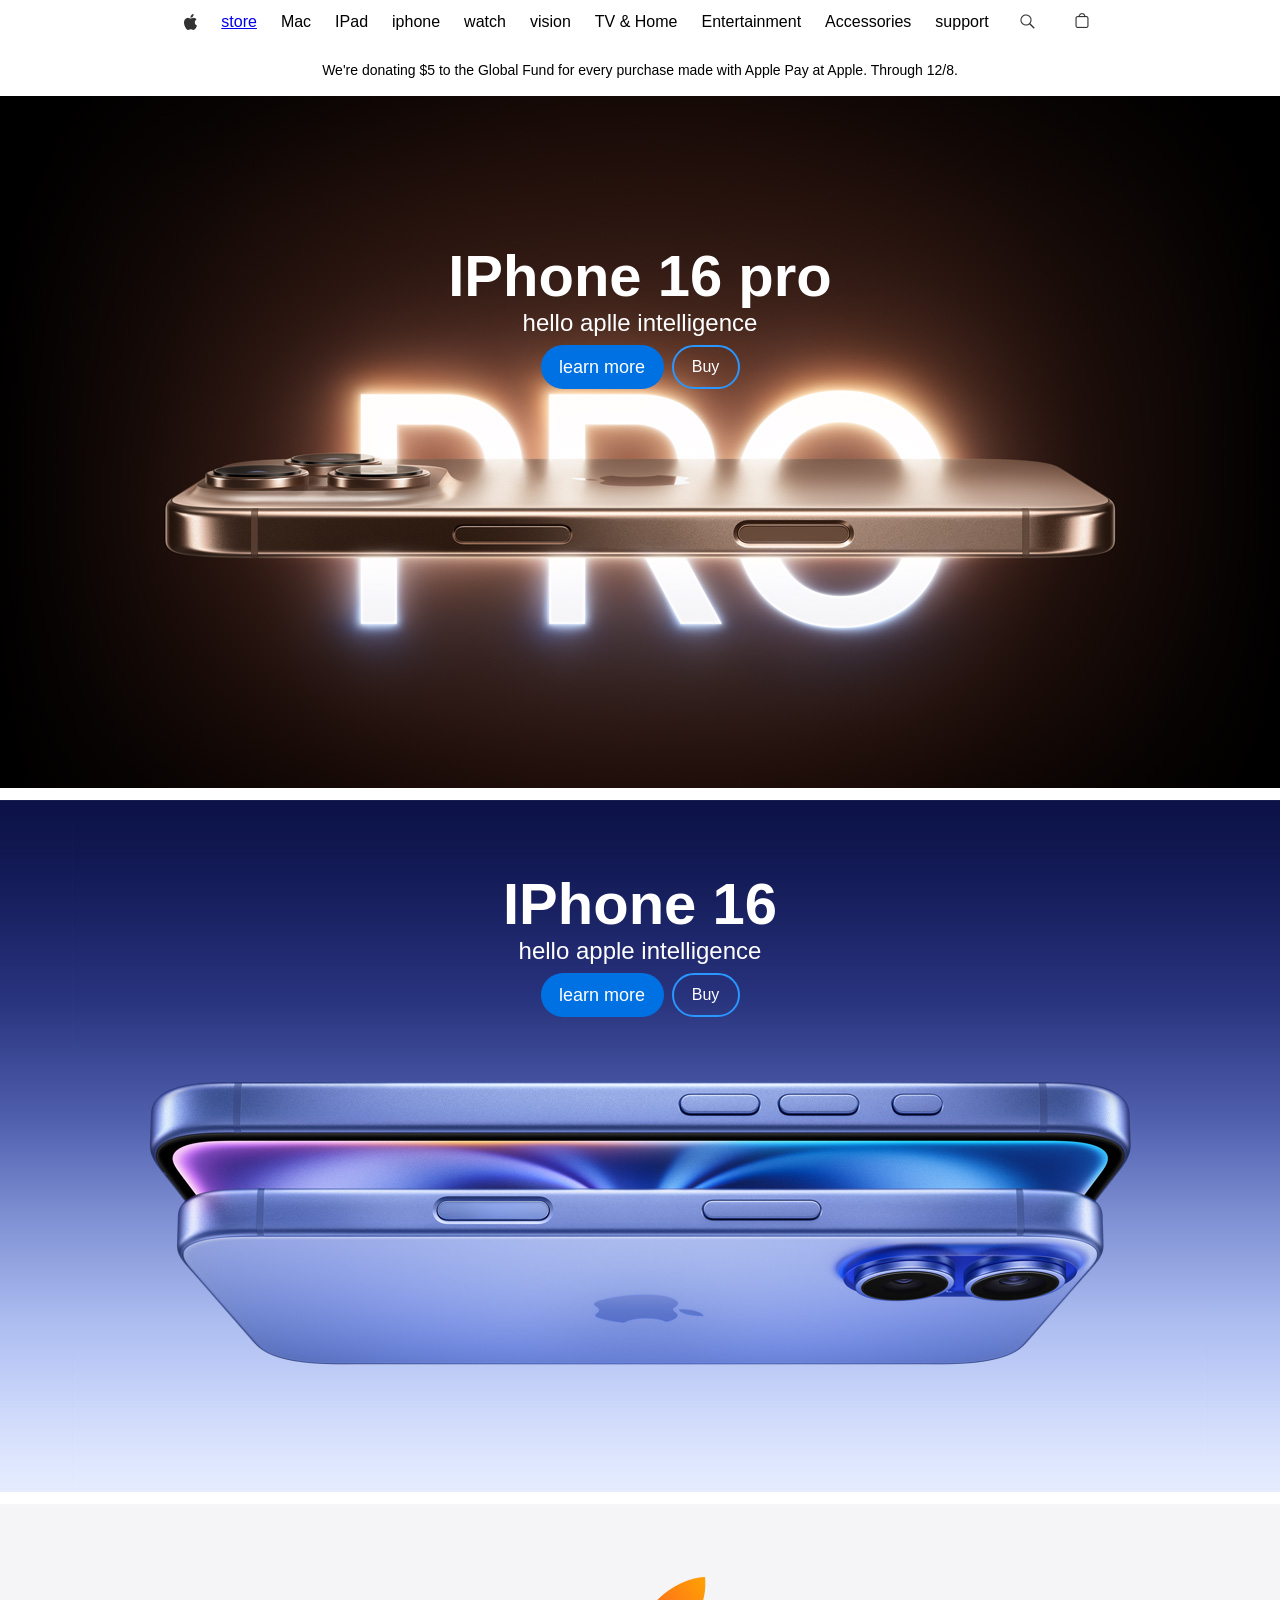
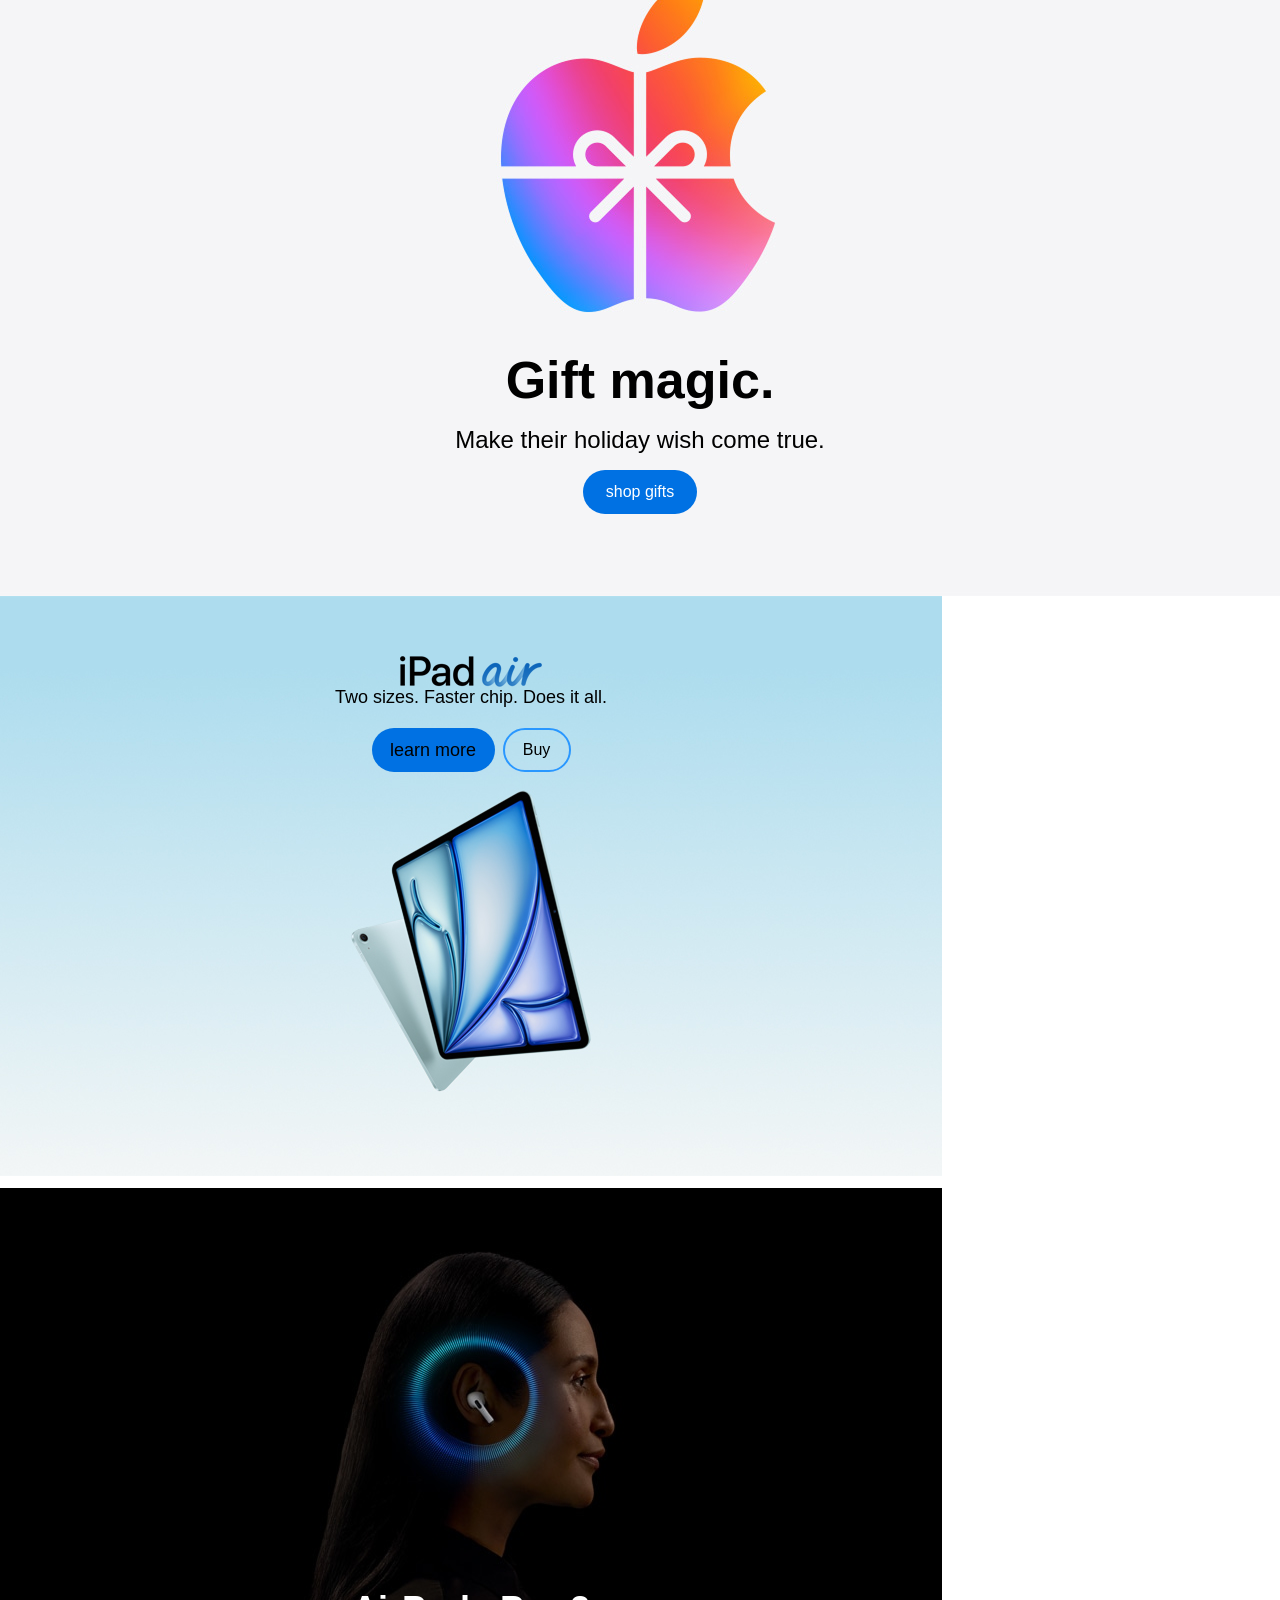
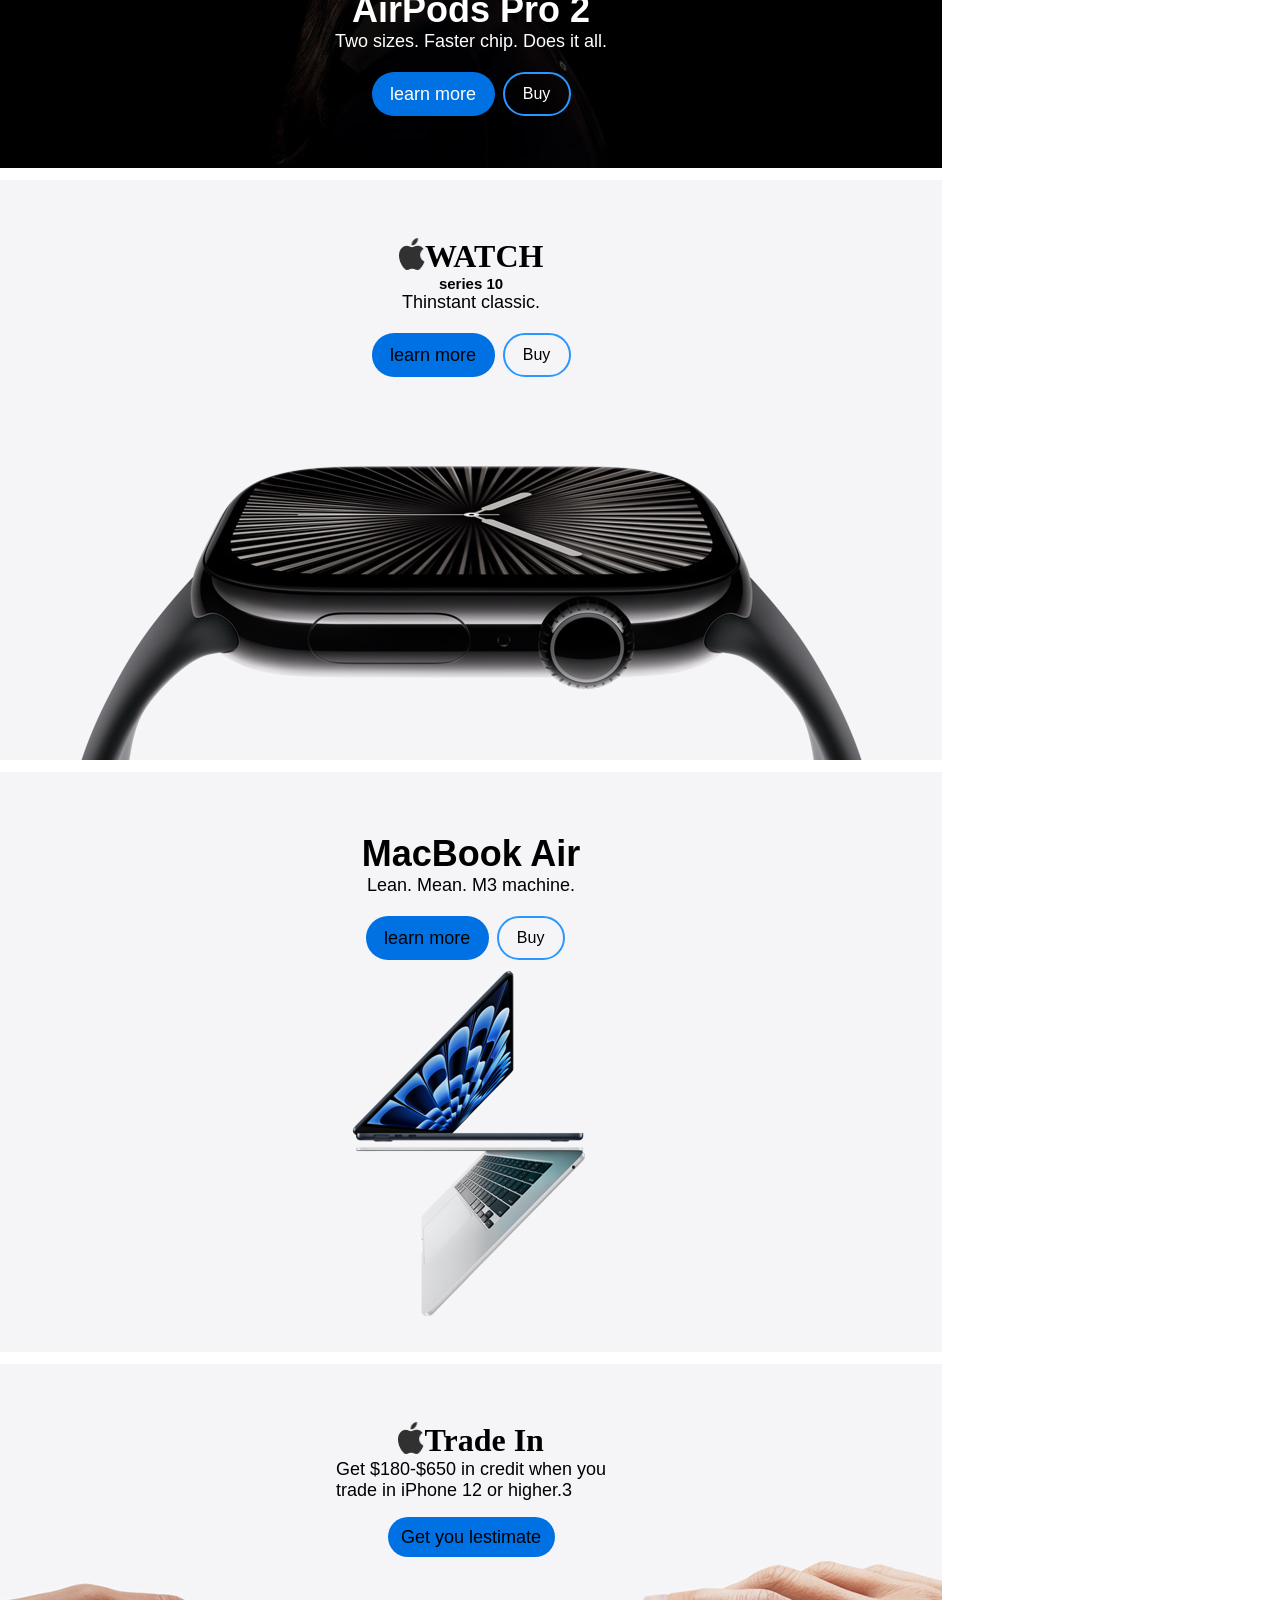
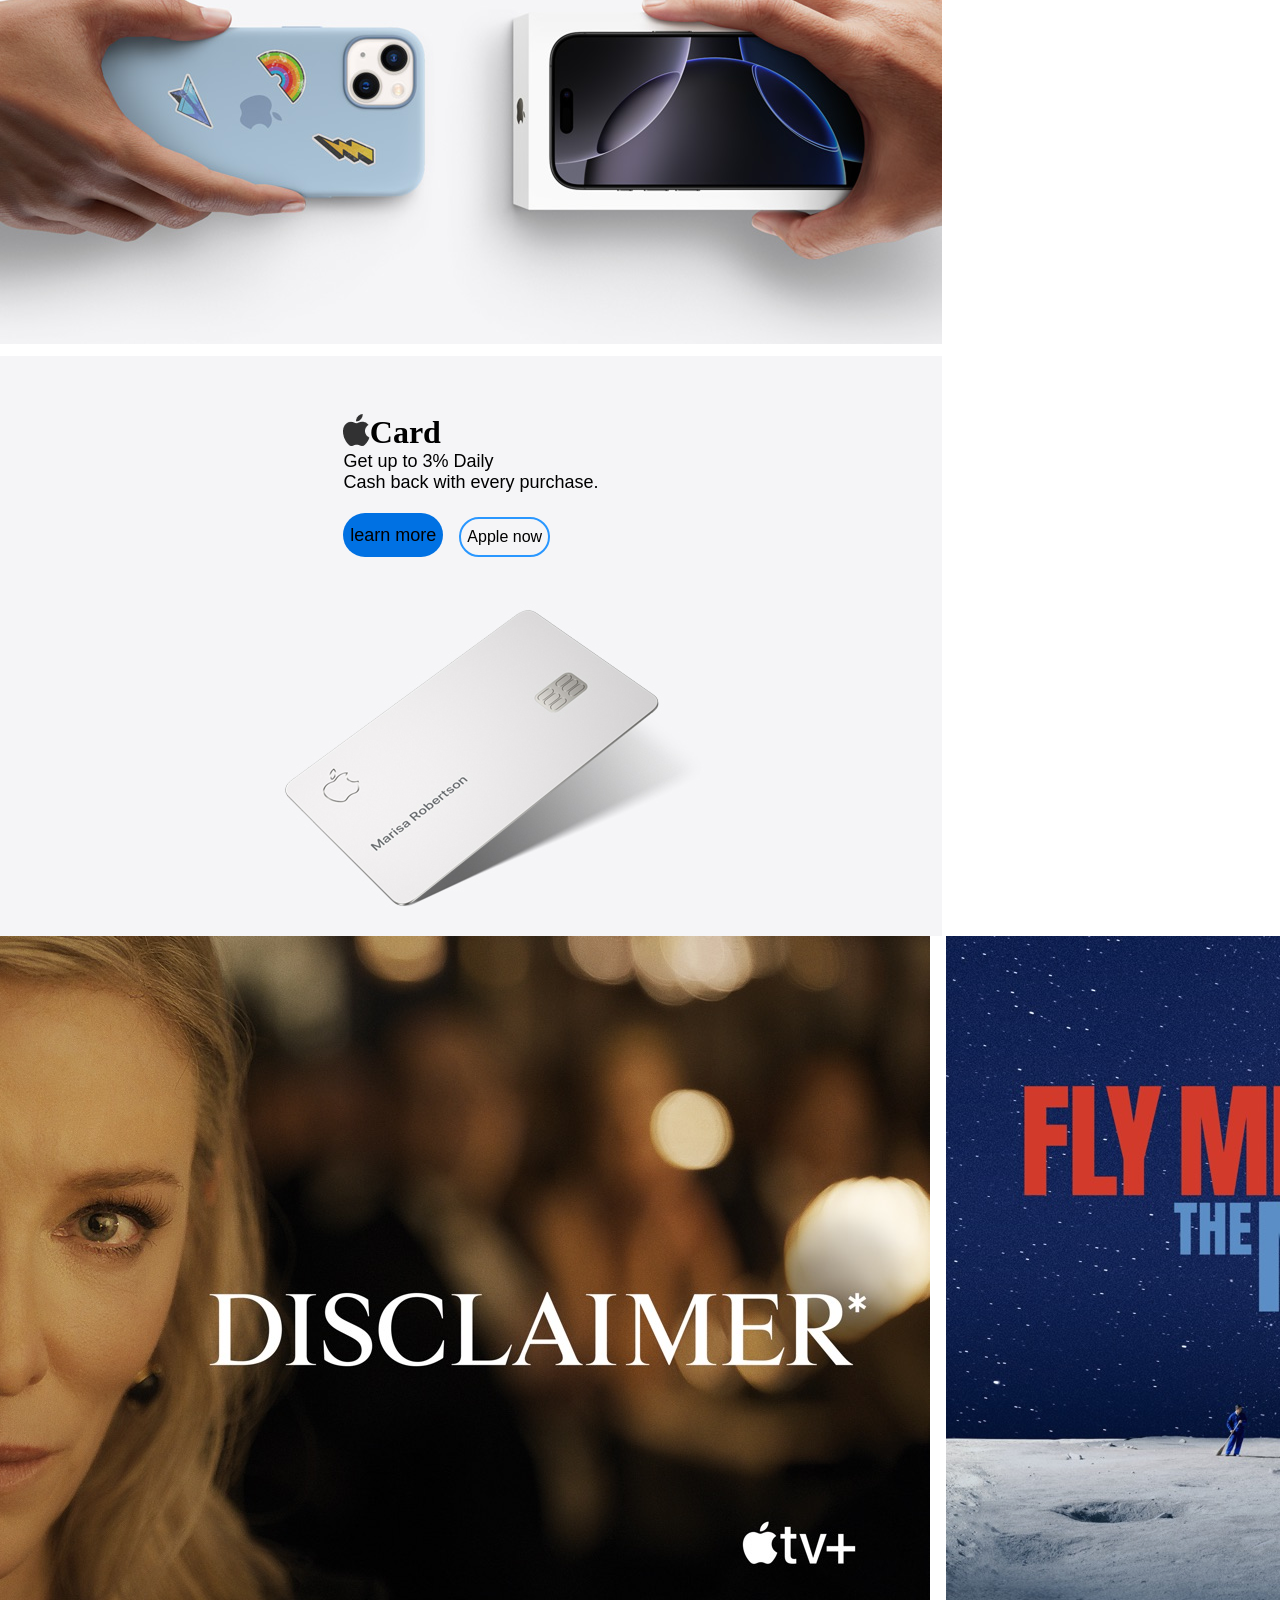
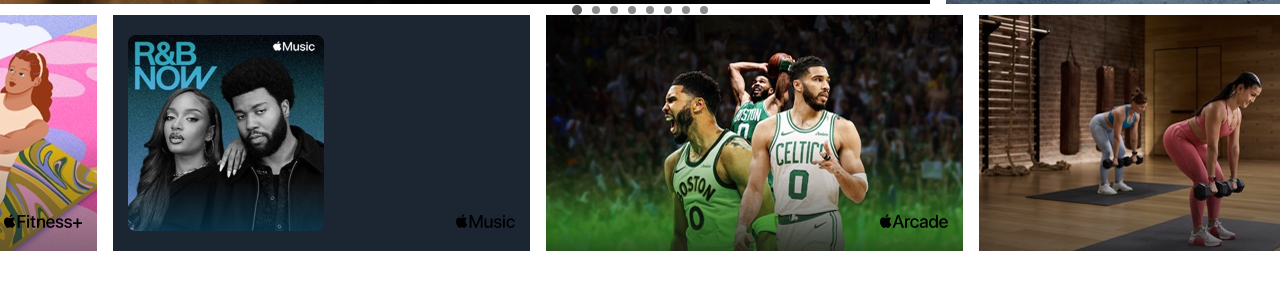
==== index.html @ a8b3e2e4 "4.28" ====
<!doctype html>
<html lang="en">
  <head>
    <meta charset="UTF-8" />
    <meta name="viewport" content="width=device-width, initial-scale=1.0" />
    <title>Document</title>
    <link rel="stylesheet" href="apple.css" />
  </head>

  <body>
    <header>
      <div class="tolgoi">
        <div class="logo"><img src="image/Vector (1).png" alt="logo" /></div>
        <div class="TH">
          <a  link href="style.html" class="TextHead">store</a>
          <div class="TextHead">Mac</div>
          <div class="TextHead">IPad</div>
          <div class="TextHead">iphone</div>
          <div class="TextHead">watch</div>
          <div class="TextHead">vision</div>
          <div class="TextHead">TV & Home</div>
          <div class="TextHead">Entertainment</div>
          <div class="TextHead">Accessories</div>
          <div class="TextHead">support</div>
        </div>
        <div class="d768">
          <div class="search">
            <img
              src="image/Item → Button - Search apple.com.png"
              alt="search"
            />
          </div>
          <div class="item"><img src="image/Item.png" alt="item" /></div>
          <div class="svg"><img src="image/SVG.png" alt="scg" /></div>
        </div>
      </div>
    </header>
    <section>
      <p class="donation">
        We're donating $5 to the Global Fund for every purchase made with Apple
        Pay at Apple. Through 12/8.
      </p>
    </section>
    <section>
      <div class="Pro">
        <div class="buy">
          <div class="buy1">
            <h3 class="buy1T">IPhone 16 pro</h3>
            <p class="buy2T">hello aplle intelligence</p>
          </div>
          <div>
            <div class="learn">
              <div class="more">learn more</div>
              <div class="small">Buy</div>
            </div>
          </div>
        </div>
      </div>
    </section>
    <section>
        <div class="l16" >
            <Div class="buy10">
                    <div class="buy1">
                        <h3 class="buy1T">IPhone 16 </h3>
                        <p class="buy2T">hello apple intelligence</p>
                    </div>
                    <Div>
                    <div class="learn">
                        <div class="more">learn more </div>
                        <div class="small">Buy</div>
                    </div>
                    </Div>

        </div>
    </section>
    <section>
        <div class="magic">
            <div class="gift">
                <P class="gift1T">Gift magic. </P>
                <p class=" gift2T">Make their holiday wish come true.</p>
                <div class="giftshop">
                    shop gifts 
                </div>
            </div>
        </div>
        
    </section>
    <section class="sixPic">
        <div class="box negback">
            <img src="image/Heading 3.png" alt="ipad" class="ipad">
            <P class="text6">Two sizes. Faster chip. Does it all.</P>
            <div class="learn zai">
                        <div class="more">learn more </div>
                        <div class="small">Buy</div>
            </div>
            <p class="color">Hello, Apple Intelligence.</p>
        </div>
        <div class="box hoyrback">
            <h3 class="pro2">AirPods Pro 2</h3>
            <P class="text6">Two sizes. Faster chip. Does it all.</P>
            <div class="learn zai">
                        <div class="more">learn more </div>
                        <div class="small">Buy</div>
            </div>
        </div>
        <div class="box guravback">
            <div>
            <div>
                <div class="watch"> <img src="image/Vector (2).png" alt="logo" class="alim">WATCH</div>
                <p class="series">series 10</p>
            </div>
            <p class="classic">Thinstant classic.</p>
            </div>

            <div class="learn zai">
                        <div class="more">learn more </div>
                        <div class="small">Buy</div>
            </div>
        </div>
        <div class="box duruvback">
            <div class="macBook">
            <h3 class="pro2">MacBook Air </h3>
            <P class="text6">Lean. Mean. M3 machine.</P>
            <div class="learn zai">
                        <div class="more">learn more </div>
                        <div class="small">Buy</div>
            </div>
            </div>
        </div>
        <div class="box tavback">
            <div>
            <div class="trade">
                <div class="watch"> <img src="image/Vector (2).png" alt="logo" class="alim">Trade In</div>
                <p class="classic">Get $180-$650 in credit when you <br>trade in iPhone 12 or higher.3</p>
            </div>
            <div class="lestimate">
                <div class="Get">Get you lestimate </div>
            </div>

            </div>
        </div>
        <div class="box zurgaaback">
            <div class="card">
                <div>
                <div class="watch"> <img src="image/Vector (2).png" alt="logo" class="alim">Card</div>
                <p class="classic">Get up to 3% Daily <br> Cash back with every purchase.</p>
                </div>
            <div class="learn zai so">
                        <div class="more">learn more </div>
                        <div class="smallnow">Apple now</div>
            </div>
            </div>
        </div>
    </section>
    <section class="scroll">
        <div class="Moon">
            <div class="Mer"> </div>
            <div class="flyme">

            </div>
            <div class="SH"></div>
        </div>
                
    </section>
    <div class="DT">
        <span class="dot active"></span>
        <span class="dot"></span>
        <span class="dot"></span>
        <span class="dot"></span>
         <span class="dot"></span>
        <span class="dot"></span>
        <span class="dot"></span>
        <span class="dot"></span>

    </div>
    <section class="scroll">
        <div class="zar">
        <div class="fitness"></div>
        <div class="rnb"></div>
        <div class="boston "></div>
        <diV class="kim"></diV>
        <div class="music"></div>
        </div>
    </section >                       
  </body>
</html>
---- apple.css ----
* {
  padding: 0px;
  margin: 0px;
  box-sizing: border-box;
}

body {
  display: flex;
  flex-direction: column;
  align-items: center;
}

header {
  width: 100%;
  max-width: 1920px;
  height: 44px;
  background-color: white;
  display: flex;
  justify-content: center;
}

.tolgoi {
  display: flex;
  justify-content: center;
  flex-direction: row;
  align-items: center;
  gap: 24px;
}

.TextHead {
  font-size: 12 px;
  font-family: "Inter", sans-serif;
  font-weight: 400;
}
.logo {
  width: 14px;
  height: 44px;
  display: flex;
  justify-content: center;
  align-items: center;
}
.TH {
  display: flex;
  justify-content: center;
  flex-direction: row;
  align-items: center;
  gap: 24px;
}
.d768 {
  display: flex;
  justify-content: center;
  flex-direction: row;
  align-items: center;
  gap: 24px;
}
.search {
  width: 30px;
  height: 44px;
  display: flex;
  justify-content: center;
  align-items: center;
}
.item {
  width: 30px;
  height: 44px;
  display: flex;
  justify-content: center;
  align-items: center;
}
.svg {
  display: none;
  width: 18px;
  justify-content: center;
  height: 18px;
  align-items: center;
}
.donation {
  width: 100%;
  max-width: 1920px;
  height: 52px;
  font-size: 14px;
  font-family: "inter", sans-serif;
  font-weight: 400;
  display: flex;
  justify-content: center;
  align-items: center;
  margin: 0px;
}
.Pro {
  width: 1920px;
  height: 692px;
  background-image: url(image/Background\ \(2\).png);
  background-size: cover;
  display: flex;
  justify-content: center;
  color: white;
  gap: 20px;
  background-size: contain;
}
.buy {
  margin-top: 131px;
  width: 405px;
  height: 172px;
  display: flex;
  justify-content: center;
  flex-direction: column;
  align-items: center;
}
.buy1 {
  width: 405px;
  height: 108px;
  display: flex;
  flex-direction: column;
  justify-content: center;
}
.buy1T {
  font-size: 58px;
  font-family: "Inter", sans-serif;
  font-weight: 600;
  margin: 0px;
  display: flex;
  justify-content: center;
}
.buy2T {
  font-size: 24px;
  font-family: "inter", sans-serif;
  font-weight: 400;
  height: 32px;
  margin: 0px;
  display: flex;
  justify-content: center;
}
.learn {
  width: 207px;
  height: 44px;
  display: flex;
  justify-content: space-around;
  align-items: flex-end;
}
.more {
  width: 123px;
  height: 44px;
  display: flex;
  justify-content: center;
  align-items: center;
  background-color: #0071e3;
  border-radius: 100px;
  font-size: 18px;
  font-family: "inter", sans-serif;
  font-weight: 400;
}
.small {
  width: 68px;
  height: 44px;
  display: flex;
  justify-content: center;
  align-items: center;
  border: 2px solid #2997ff;
  border-radius: 100px;
  font-size: 16px;
  font-family: "inter", sans-serif;
  font-weight: 400;
}
.l16 {
  margin-top: 12px;
  width: 1920px;
  height: 692px;
  background-image: url(image/Figure.png);
  background-size: cover;
  display: flex;
  justify-content: center;
  color: white;
}
.buy10 {
  margin-top: 55px;
  width: 405px;
  height: 172px;
  display: flex;
  justify-content: center;
  flex-direction: column;
  align-items: center;
}
.magic {
  margin-top: 12px;
  width: 1920px;
  height: 692px;
  background-image: url(image/Figure\ \(1\).png);
  background-size: cover;
  display: flex;
  justify-content: center;
  color: white;
}
.gift {
  width: 405px;
  height: 164px;
  gap: 16px;
  margin-top: 446px;
  display: flex;
  flex-direction: column;
  justify-content: center;
  align-items: center;
}
.gift1T {
  display: flex;
  justify-content: center;
  font-size: 52px;
  font-family: "inter", sans-serif;
  font-weight: 600;
  color: black;
}
.gift2T {
  display: flex;
  justify-content: center;
  font-size: 24px;
  font-family: "inter", sans-serif;
  font-weight: 400;
  color: black;
}
.giftshop {
  width: 114px;
  height: 44px;
  font-size: 16px;
  font-family: "inter", sans-serif;
  font-weight: 400;
  background-color: #0071e3;
  border-radius: 100px;
  color: white;
  display: flex;
  justify-content: center;
  align-items: center;
}
.sixPic {
  max-width: 1920px;
  width: 100%;
  display: flex;
  gap: 12px;
  flex-wrap: wrap;
}
.box {
  width: 100%;
  max-width: 942px;
  height: 580px;
  display: flex;
  align-items: center;
  flex-direction: column;
}
.negback {
  background-image: url(image/Figure\ \(2\).png);
}
.hoyrback {
  background-image: url(image/Figure\ \(3\).png);
  color: white;
}
.guravback {
  background-image: url(image/Figure\ \(4\).png);
}
.duruvback {
  background-image: url(image/Figure\ \(5\).png);
}
.tavback {
  background-image: url(image/Figure\ \(6\).png);
}
.zurgaaback {
  background-image: url(image/Figure\ \(7\).png);
}
.ipad {
  width: 100%;
  max-width: 430px;
  height: 33px;
  display: flex;
  justify-content: center;
  align-items: center;
  margin-top: 58px;
}
.text6 {
  font-size: 18px;
  font-family: "Inter", sans-serif;
  font-weight: 400;
  display: flex;
  justify-content: center;
  margin: 0px;
}
.zai {
  margin-top: 20px;
}
.color {
  width: 169px;
  height: 18px;
  border: 1px solid red;
  margin-top: 509px;
  font-size: 14px;
  font-family: "inter", sans-serif;
  font-weight: 400;
  color: black;
}
.pro2 {
  font-size: 36px;
  font-weight: 600;
  font-family: "Inter", sans-serif;
  margin-top: 401px;
}
.trade {
  display: flex;
  flex-direction: column;
  align-items: center;
}
.watch {
  display: flex;
  margin-top: 58px;
  font-size: 32px;
  font-weight: 600;
  font-family: "inter" sans-serif;
}
.alim {
  width: 26.35px;
  height: 32px;
}
.series {
  font-size: 15px;
  font-weight: 600;
  font-family: "inter", sans-serif;
  display: flex;
  justify-content: center;
}
.classic {
  font-size: 18px;
  font-weight: 400;
  font-family: "inter", sans-serif;
  display: flex;
  justify-content: center;
}
.macBook {
  margin-top: -340px;
}
.lestimate {
  display: flex;
  justify-content: center;
}
.Get {
  width: 167px;
  height: 40px;
  display: flex;
  justify-content: center;
  align-items: center;
  background-color: #0071e3;
  border-radius: 100px;
  font-size: 18px;
  font-family: "inter", sans-serif;
  font-weight: 400;
  margin-top: 16px;
}
.card {
  display: flex;
  flex-direction: column;
  justify-content: space-evenly;
}
.smallnow {
  width: 112px;
  height: 40px;
  display: flex;
  justify-content: center;
  align-items: center;
  border: 2px solid #2997ff;
  border-radius: 100px;
  font-size: 16px;
  font-family: "inter", sans-serif;
  font-weight: 400;
}
.so {
  gap: 16px;
}

.scroll {
  width: 1920px;
  overflow-x: scroll;
}
.Moon {
  width: 3782px;
  height: 669px;
  display: flex;
  flex-direction: row;
  gap: 16px;
}

.Mer {
  width: 1250px;
  height: 668px;
  background-image: url(image/Link\ \(3\).png);
}
.flyme {
  width: 1250px;
  height: 668px;
  background-image: url(image/Link\ \(2\).png);
}
.SH {
  width: 1250px;
  height: 668px;
  background-image: url(image/Link\ \(4\).png);
}
.DT {
  width: 220px;
  height: 10px;
  display: flex;
  justify-content: center;
  align-items: center;
  gap: 10px;
}
.slider-dots {
  display: flex;
  justify-content: center;
  align-items: center;
  gap: 10px;
  padding: 10px;
}
.dot {
  width: 8px;
  height: 8px;
  border-radius: 50%;
  background-color: #000000;
  opacity: 0.45;
  transition: all 0.3s ease;
}
.dot.active {
  width: 10px;
  height: 10px;
  opacity: 1;
  background: #5f5f5f;
}
.last {
  width: 1920px;
  overflow-x: scroll;
}
.zar {
  height: 292px;
  width: 3782px;
  display: flex;
  flex-direction: row;
  gap: 16px;
}
.fitness {
  width: 417px;
  height: 236px;
  background-image: url(image/Background\ \(3\).png);
}
.rnb {
  width: 417px;
  height: 236px;
  background-image: url(image/Background\ \(4\).png);
}
.boston {
  width: 417px;
  height: 236px;
  background-image: url(image/Background\ \(5\).png);
}
.kim {
  width: 417px;
  height: 236px;
  background-image: url(image/Background\ \(6\).png);
}
.music {
  width: 417px;
  height: 236px;
  background-image: url(image/Background\ \(7\).png);
}

@media (max-width: 768px) {
  header {
    width: 100%;
    height: 48px;
    background-color: white;
    display: flex;
    justify-content: space-between;
  }
  .tolgoi {
    display: flex;
    justify-content: space-between;
    width: 100%;
  }
  .logo {
    display: flex;
    width: 18px;
    height: 48px;
    justify-content: flex-start;
  }
  .TH {
    display: none;
  }
  .d768 {
    display: flex;
  }
  .search {
    width: 48px;
    height: 48px;
  }
  .item {
    width: 48px;
    height: 48px;
  }
  .svg {
    display: flex;
    justify-content: center;
    align-items: center;
    width: 48px;
    height: 48px;
  }
  .l16 {
    margin-top: 12px;
    width: 100%;
    height: 692px;
    background-image: url(image/Figure.png);
    background-size: cover;
    display: flex;
    justify-content: center;
    color: white;
  }
  .donation {
    width: 100%;
    height: 48px;
    font-size: 14px;
    font-family: "inter", sans-serif;
    font-weight: 400;
    display: flex;
    justify-content: center;
    align-items: center;
    text-align: center;
    margin: 0px;
  }

  .Pro {
    max-width: 768px;
    width: 100vw;
    background-image: url(image/Background\ \(2\).png);
    background-size: cover;
    background-position: center;
    display: flex;
    justify-content: center;
    color: white;
    gap: 20px;
  }
  .l16 {
    width: 100vw;
    max-width: 768px;
    background-image: url(image/Figure.png);
    background-size: cover;
    background-position: center;
    display: flex;
    justify-content: center;
    color: white;
  }
  .magic {
    margin-top: 12px;
    width: 100vw;
    max-width: 768px;
    background-image: url(image/Figure\ \(1\).png);
    background-size: cover;
    background-position: center;
    display: flex;
    justify-content: center;
    color: white;
  }
  .sixPic {
    width: 100%;
    max-width: 768px;
    display: flex;
    gap: 12px;
    flex-wrap: wrap;
    justify-content: center;
  }
  .box {
    width: 49%;
    background-image: cover;
    background-position: center;
    display: flex;
    align-items: center;
    flex-direction: column;
  }
  .scroll {
    width: 100%;
    max-width: 769px;
    overflow-x: scroll;
  }
  .Moon {
    width: 7034px;
    height: 368px;
    display: flex;
    flex-direction: row;
    gap: 16px;
    background-size: cover;
    background-position: center;
  }
  .Mer {
    width: 100%px;
    max-width: 768px;
    height: 368px;
    background-size: cover;
    background-position: center;
    background-image: url(image/Link\ \(3\).png);
  }
  .flyme {
    width: 100%px;
    max-width: 768px;
    height: 368px;
    background-size: cover;
    background-position: center;
    background-image: url(image/Link\ \(2\).png);
  }
  .SH {
    width: 100%px;
    max-width: 768px;
    height: 368px;
    background-size: cover;
    background-position: center;
    background-image: url(image/Link\ \(4\).png);
  }
  .zar {
    height: 161px;
    width: 3782px;
    display: flex;
    flex-direction: row;
    gap: 16px;
  }
  .fitness {
    width: 100%;
    max-width: 286px;
    height: 161px;
    background-size: cover;
    background-position: center;
    background-image: url(image/Background\ \(3\).png);
  }
  .rnb {
    width: 100%;
    max-width: 286px;
    height: 161px;
    background-size: cover;
    background-position: center;
    background-image: url(image/Background\ \(4\).png);
  }
  .boston {
    width: 100%;
    max-width: 286px;
    height: 161px;
    background-size: cover;
    background-position: center;
    background-image: url(image/Background\ \(5\).png);
  }
  .kim {
    width: 100%;
    max-width: 286px;
    height: 161px;
    background-size: cover;
    background-position: center;
    background-image: url(image/Background\ \(6\).png);
  }
  .music {
    width: 100%;
    max-width: 286px;
    height: 161px;
    background-size: cover;
    background-position: center;
    background-image: url(image/Background\ \(7\).png);
  }
}
@media (max-width: 390px) {
  header {
    width: 100%;
    height: 48px;
    background-color: white;
    display: flex;
    justify-content: space-between;
  }
  .tolgoi {
    display: flex;
    justify-content: space-between;
    width: 100%;
  }
  .logo {
    display: flex;
    width: 18px;
    height: 48px;
    justify-content: flex-start;
  }
  .TH {
    display: none;
  }
  .d768 {
    display: flex;
  }
  .search {
    width: 48px;
    height: 48px;
  }
  .item {
    width: 48px;
    height: 48px;
  }
  .svg {
    display: flex;
    justify-content: center;
    align-items: center;
    width: 48px;
    height: 48px;
  }
  .donation {
    width: 100%;
    height: 48px;
    font-size: 14px;
    font-family: "inter", sans-serif;
    font-weight: 400;
    display: flex;
    justify-content: center;
    align-items: center;
    text-align: center;
    margin: 0px;
  }
  .Pro {
    width: 100vw;
    max-width: 390px;
    background-image: url(image/Figure@2x.png);
    background-size: cover;
    display: flex;
    justify-content: center;
    color: white;
    gap: 20px;
    background-position: center;
  }
  .buy {
    padding-top: 350px;
    width: 241px;
    height: 114px;
    display: flex;
    justify-content: center;
    flex-direction: column;
    align-items: center;
  }
  .buy1 {
    width: 241px;
    height: 62px;
    display: flex;
    flex-direction: column;
    justify-content: center;
  }
  .buy1T {
    font-size: 30px;
    font-family: "Inter", sans-serif;
    font-weight: 600;
    margin: 0px;
    display: flex;
    justify-content: center;
  }
  .buy2T {
    font-size: 18px;
    font-family: "inter", sans-serif;
    font-weight: 400;
    height: 32px;
    margin: 0px;
    display: flex;
    justify-content: center;
  }
  .learn {
    width: 207px;
    height: 44px;
    display: flex;
    justify-content: space-around;
    align-items: flex-end;
  }
  .more {
    width: 107px;
    height: 36px;
    display: flex;
    justify-content: center;
    align-items: center;
    background-color: #0071e3;
    border-radius: 100px;
    font-size: 14px;
    font-family: "inter", sans-serif;
    font-weight: 400;
  }
  .small {
    width: 66px;
    height: 36px;
    display: flex;
    justify-content: center;
    align-items: center;
    border: 2px solid #2997ff;
    border-radius: 100px;
    font-size: 14px;
    font-family: "inter", sans-serif;
    font-weight: 400;
  }
  .l16 {
    width: 100vw;
    max-width: 390px;
    background-image: url(image/Figure\ \(8\).png);
    background-size: cover;
    background-position: center;
    display: flex;
    justify-content: center;
    color: white;
  }
  .sixPic {
    width: 100%;
    max-width: 390px;
    display: flex;
    gap: 12px;
    flex-wrap: wrap;
    justify-content: center;
  }
  .box {
    width: 100%;
    background-image: cover;
    background-position: center;
    display: flex;
    align-items: center;
    flex-direction: column;
  }
  .scroll {
    width: 100%;
    max-width: 390px;
    overflow-x: scroll;
  }
  .Moon {
    width: 854px;
    height: 500px;
    display: flex;
    flex-direction: row;
    background-color: black;
    gap: 16px;
    background-size: cover;
    background-position: center;
  }
  .Mer {
    width: 100%px;
    width: 275x;
    height: 495px;
    background-size: cover;
    background-position: center;
    background-image: url(image/Tabpanel.png);
  }
  .flyme {
    width: 100%px;
    max-width: 275x;
    height: 495px;
    background-size: cover;
    background-position: center;
    background-image: url(image/Link\ \(2\).png);
  }
  .SH {
    width: 100%px;
    max-width: 275x;
    height: 495px;
    background-size: cover;
    background-position: center;
    background-image: url(image/Link\ \(4\).png);
  }
  .zar {
    height: 134px;
    width: 3782px;
    display: flex;
    flex-direction: row;
    gap: 16px;
  }
  .fitness {
    width: 100%;
    max-width: 238px;
    height: 134px;
    background-size: cover;
    background-position: center;
    background-image: url(image/Background\ \(3\).png);
  }
  .rnb {
    width: 100%;
    max-width: 238px;
    height: 134px;
    background-size: cover;
    background-position: center;
    background-image: url(image/Background\ \(4\).png);
  }
  .boston {
    width: 100%;
    max-width: 238px;
    height: 134px;
    background-size: cover;
    background-position: center;
    background-image: url(image/Background\ \(5\).png);
  }
  .kim {
    width: 100%;
    max-width: 238px;
    height: 134px;
    background-size: cover;
    background-position: center;
    background-image: url(image/Background\ \(6\).png);
  }
  .music {
    width: 100%;
    max-width: 238px;
    height: 134px;
    background-size: cover;
    background-position: center;
    background-image: url(image/Background\ \(7\).png);
  }
  .DT {
    width: 100%;
    background-color: black;
  }
}
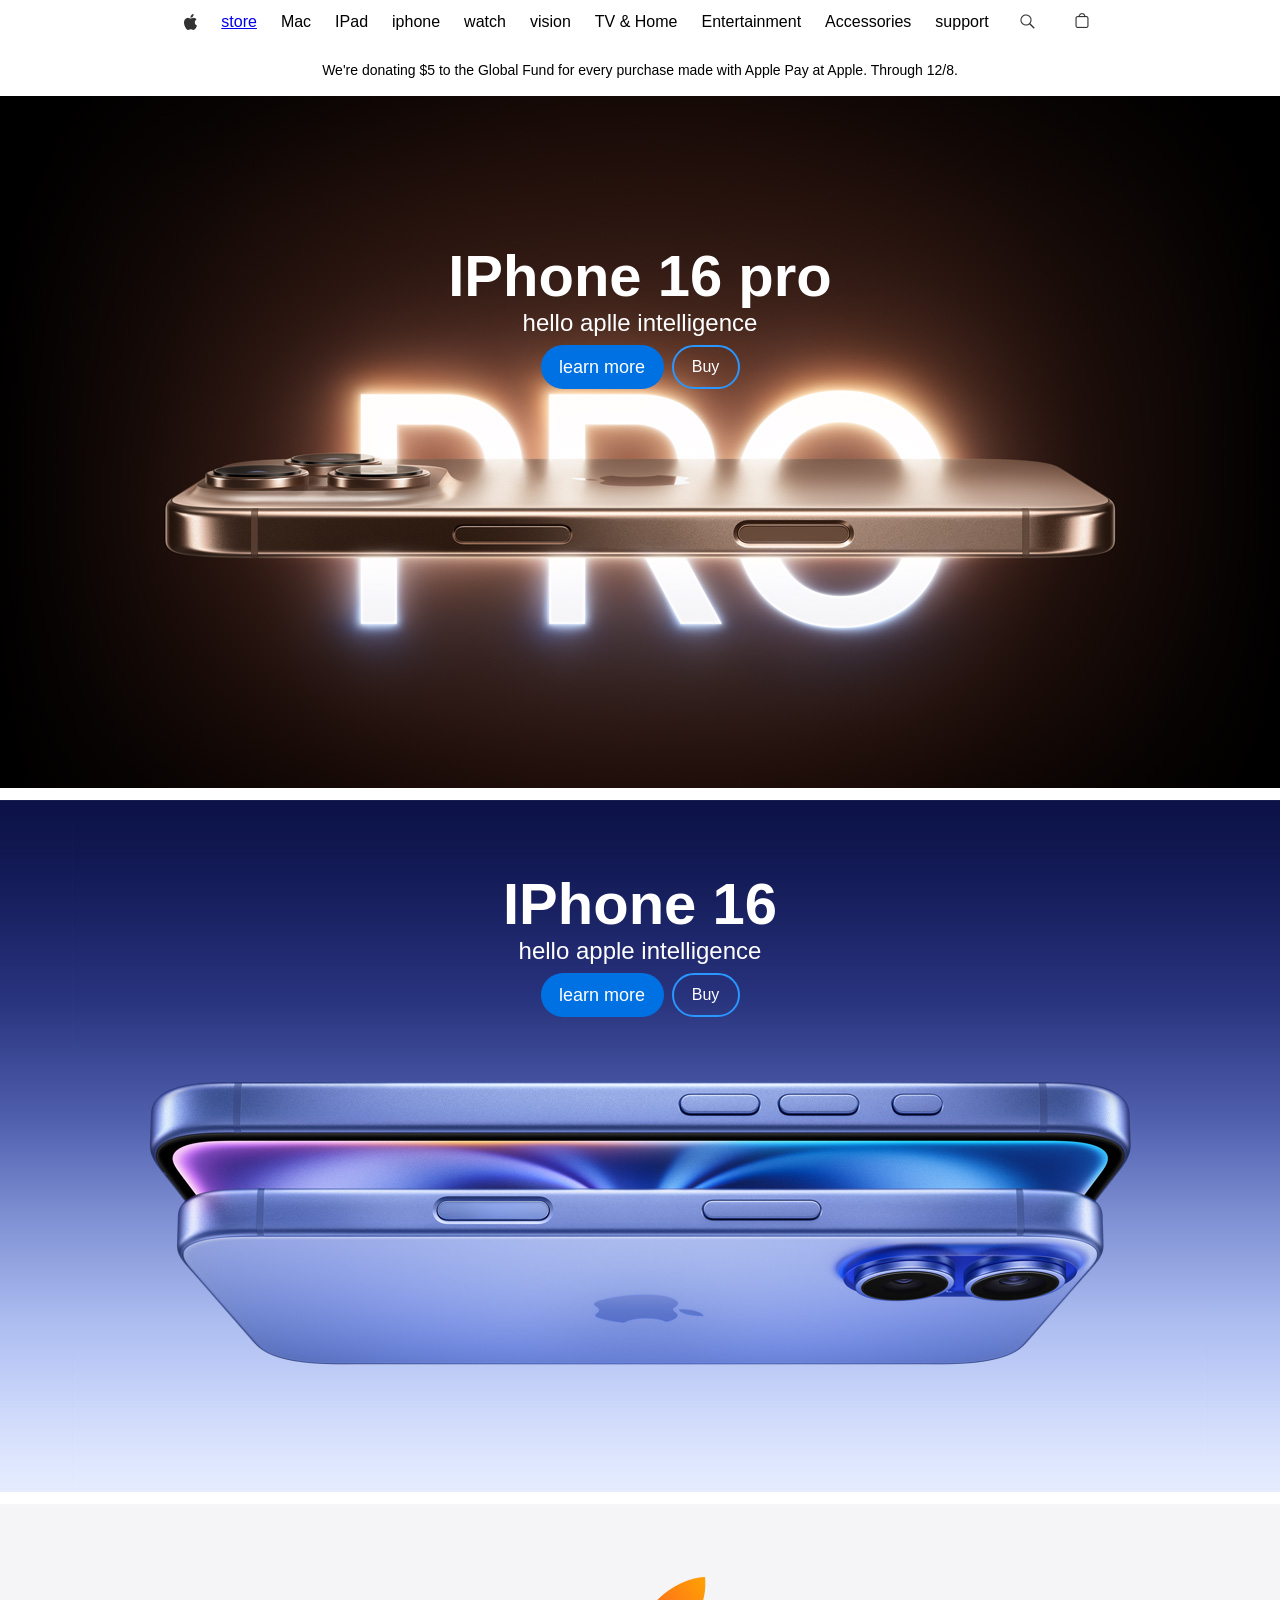
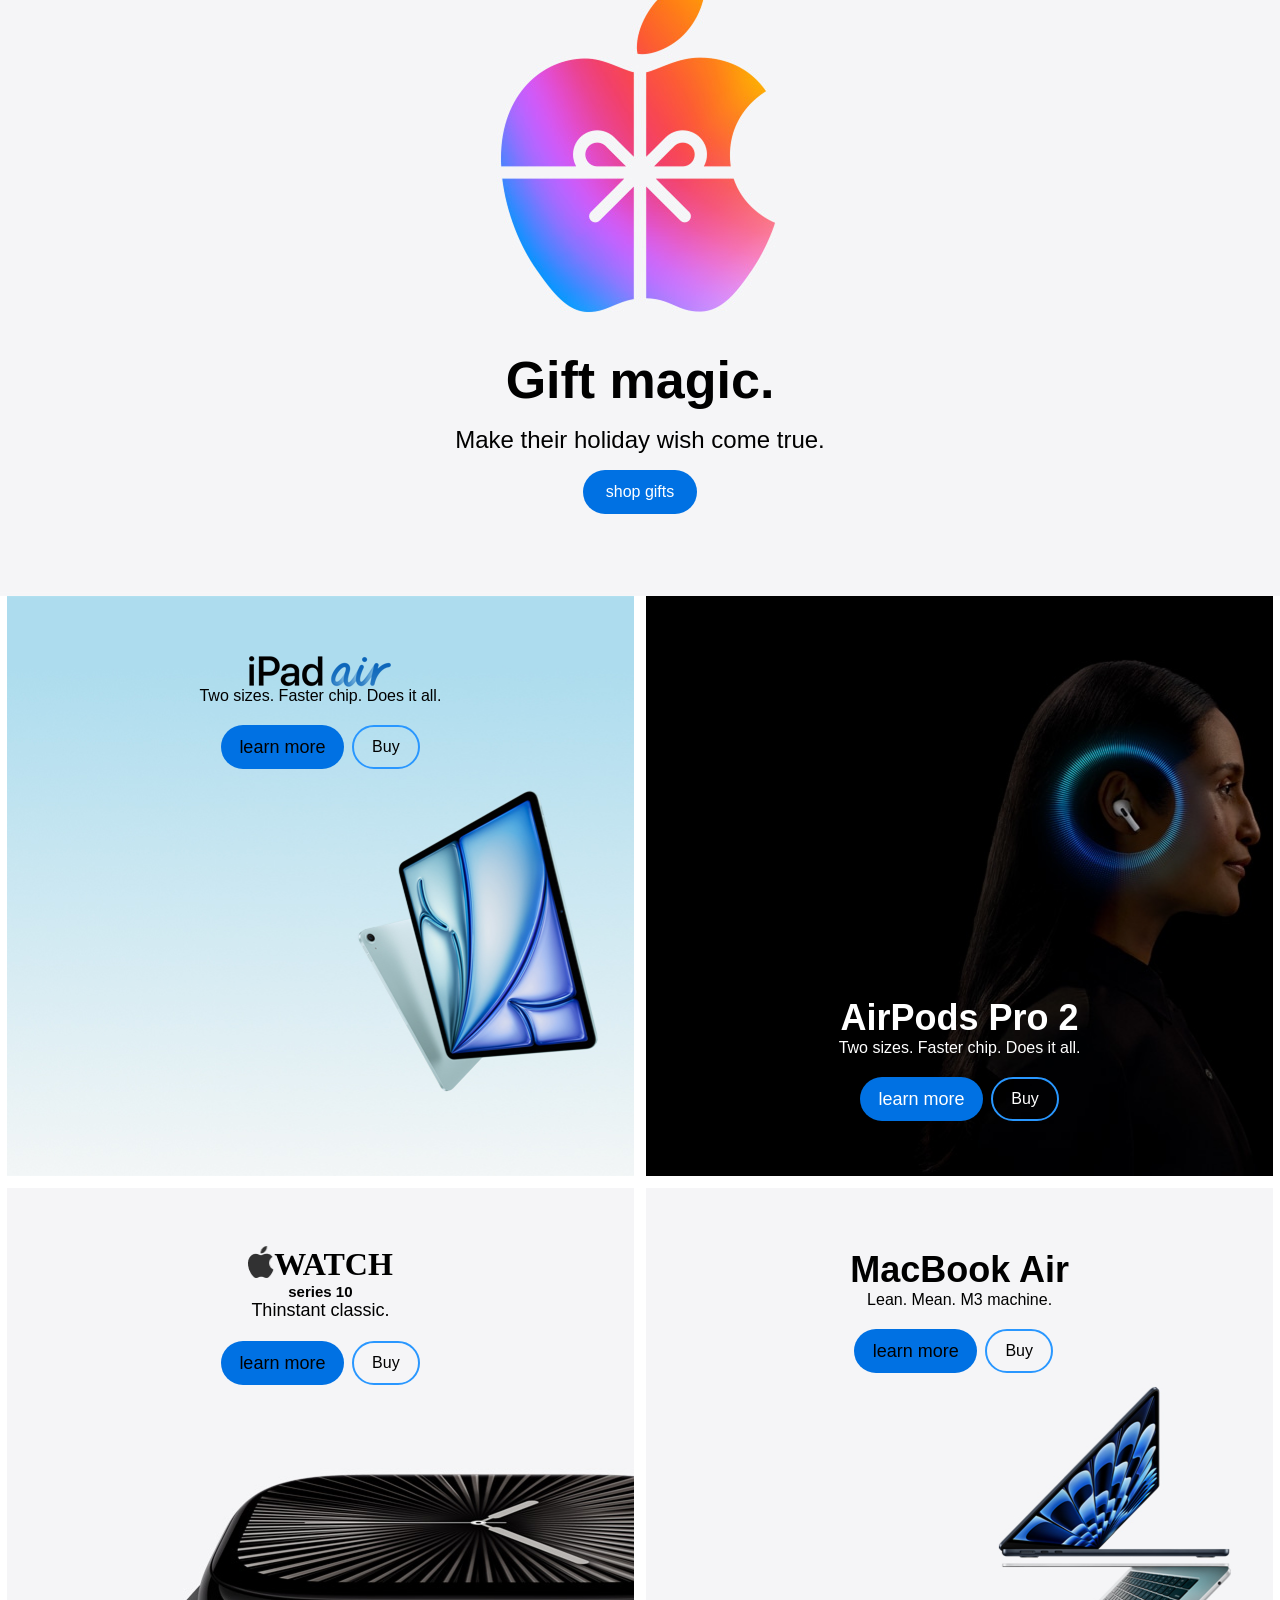
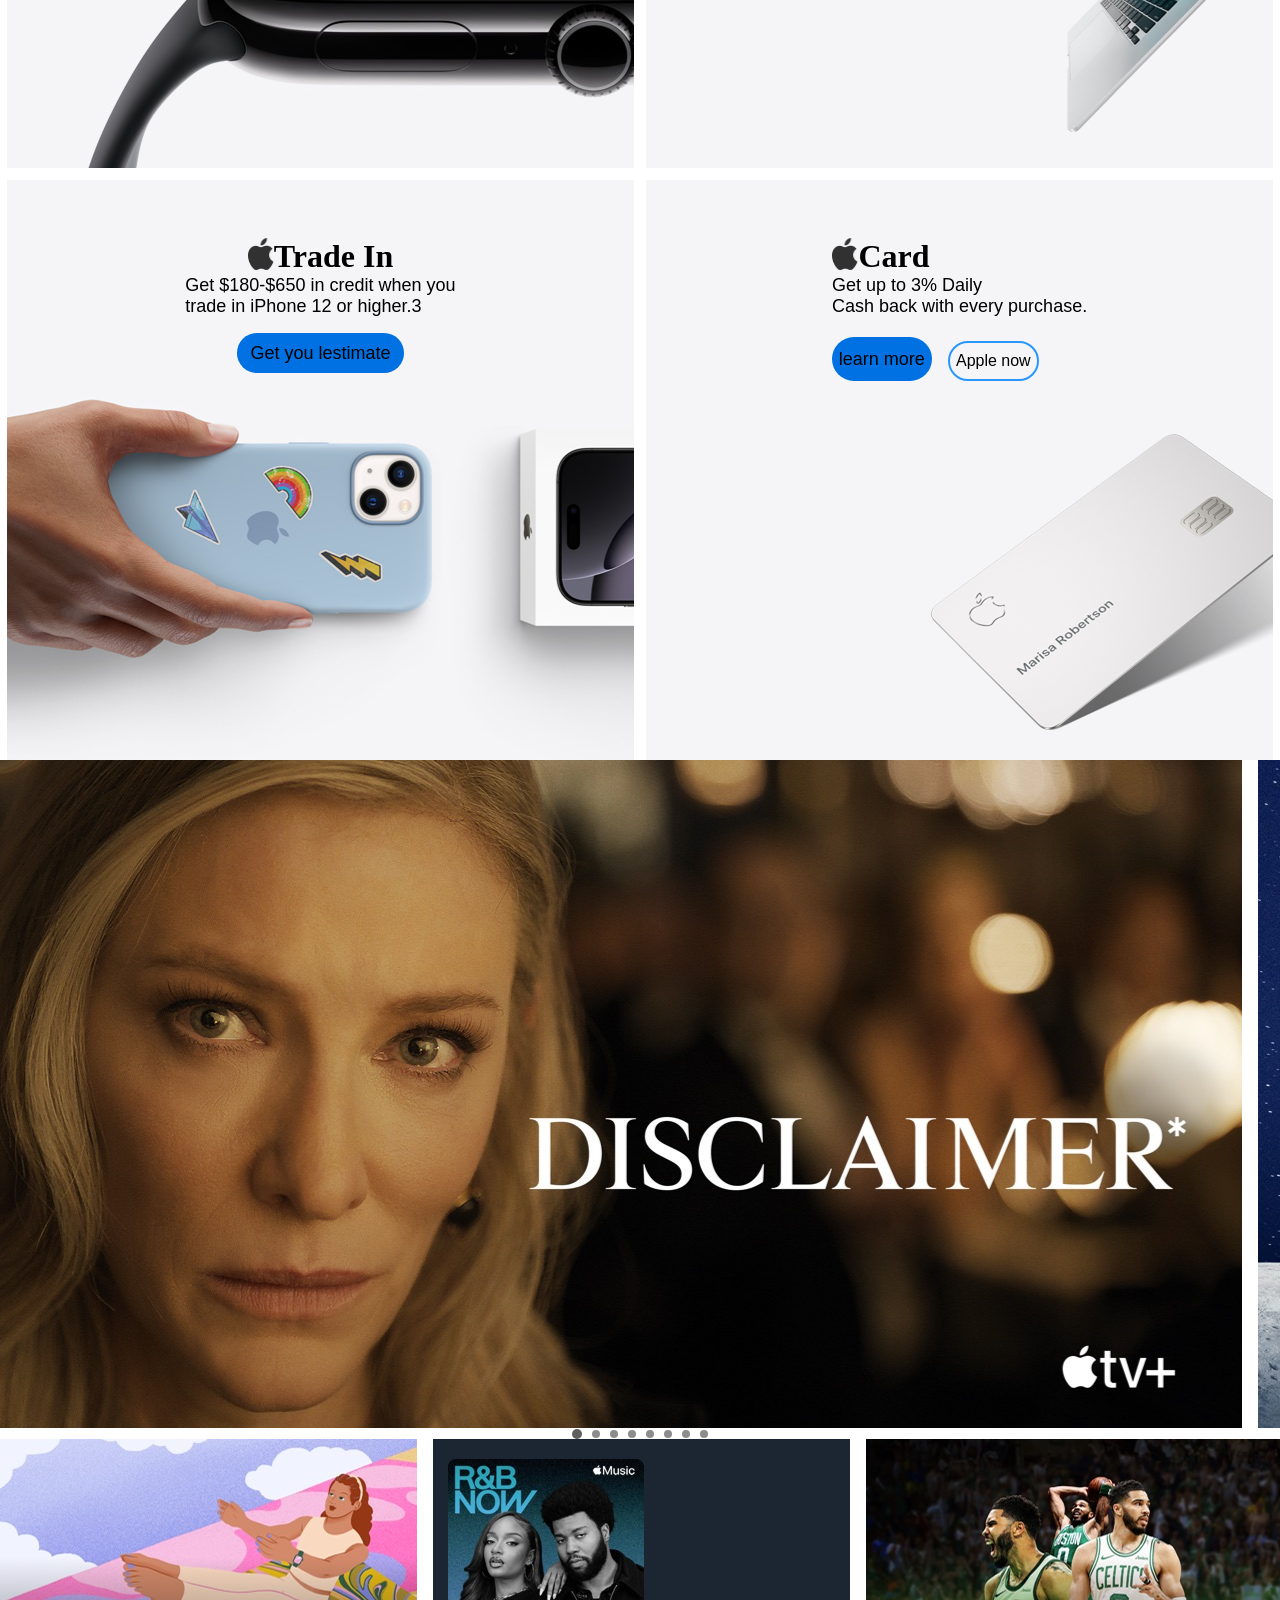
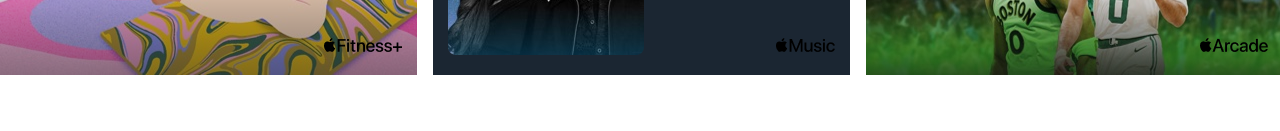
==== commit 6daed9a3: "screen update" ====
--- a/index.html
+++ b/index.html
@@ -41,7 +41,7 @@
         Pay at Apple. Through 12/8.
       </p>
     </section>
-    <section>
+    <section class="hero1">
       <div class="Pro">
         <div class="buy">
           <div class="buy1">
@@ -57,8 +57,8 @@
         </div>
       </div>
     </section>
-    <section>
-        <div class="l16" >
+    <section class="hero1">
+        <div class="l16 " >
             <Div class="buy10">
                     <div class="buy1">
                         <h3 class="buy1T">IPhone 16 </h3>
@@ -73,7 +73,7 @@
 
         </div>
     </section>
-    <section>
+    <section class="hero1">
         <div class="magic">
             <div class="gift">
                 <P class="gift1T">Gift magic. </P>
--- a/apple.css
+++ b/apple.css
@@ -86,16 +86,21 @@
   align-items: center;
   margin: 0px;
 }
+
+.hero1 {
+  max-width: 1920px;
+  width: 100%;
+}
 .Pro {
-  width: 1920px;
+  width: 100%;
   height: 692px;
   background-image: url(image/Background\ \(2\).png);
+  background-position: center;
   background-size: cover;
   display: flex;
   justify-content: center;
   color: white;
   gap: 20px;
-  background-size: contain;
 }
 .buy {
   margin-top: 131px;
@@ -163,10 +168,12 @@
 }
 .l16 {
   margin-top: 12px;
-  width: 1920px;
+  max-width: 1920px;
+  width: 100%;
   height: 692px;
   background-image: url(image/Figure.png);
   background-size: cover;
+  background-position: center;
   display: flex;
   justify-content: center;
   color: white;
@@ -182,10 +189,12 @@
 }
 .magic {
   margin-top: 12px;
-  width: 1920px;
+  max-width: 1920px;
+  width: 100%;
   height: 692px;
   background-image: url(image/Figure\ \(1\).png);
   background-size: cover;
+  background-position: center;
   display: flex;
   justify-content: center;
   color: white;
@@ -233,11 +242,13 @@
   max-width: 1920px;
   width: 100%;
   display: flex;
+  justify-content: center;
+  align-items: center;
   gap: 12px;
   flex-wrap: wrap;
 }
 .box {
-  width: 100%;
+  width: 49%;
   max-width: 942px;
   height: 580px;
   display: flex;
@@ -273,7 +284,6 @@
   margin-top: 58px;
 }
 .text6 {
-  font-size: 18px;
   font-family: "Inter", sans-serif;
   font-weight: 400;
   display: flex;
@@ -284,7 +294,6 @@
   margin-top: 20px;
 }
 .color {
-  width: 169px;
   height: 18px;
   border: 1px solid red;
   margin-top: 509px;
@@ -371,15 +380,17 @@
 }
 
 .scroll {
-  width: 1920px;
+  max-width: 1920px;
+  width: 100%;
   overflow-x: scroll;
 }
 .Moon {
-  width: 3782px;
+  width: 3759px;
   height: 669px;
   display: flex;
   flex-direction: row;
   gap: 16px;
+  animation: 5s infinite linear slideloop;
 }
 
 .Mer {
@@ -462,7 +473,14 @@
   height: 236px;
   background-image: url(image/Background\ \(7\).png);
 }
-
+@keyframes slideloop {
+  from {
+    transform: translateX(0);
+  }
+  to {
+    transform: translateX(-50%);
+  }
+}
 @media (max-width: 768px) {
   header {
     width: 100%;
@@ -567,7 +585,7 @@
     justify-content: center;
   }
   .box {
-    width: 49%;
+    width: 47%;
     background-image: cover;
     background-position: center;
     display: flex;
@@ -658,6 +676,12 @@
     background-size: cover;
     background-position: center;
     background-image: url(image/Background\ \(7\).png);
+  }
+}
+
+@media (max-width: 580px) {
+  .box {
+    width: 100%;
   }
 }
 @media (max-width: 390px) {
